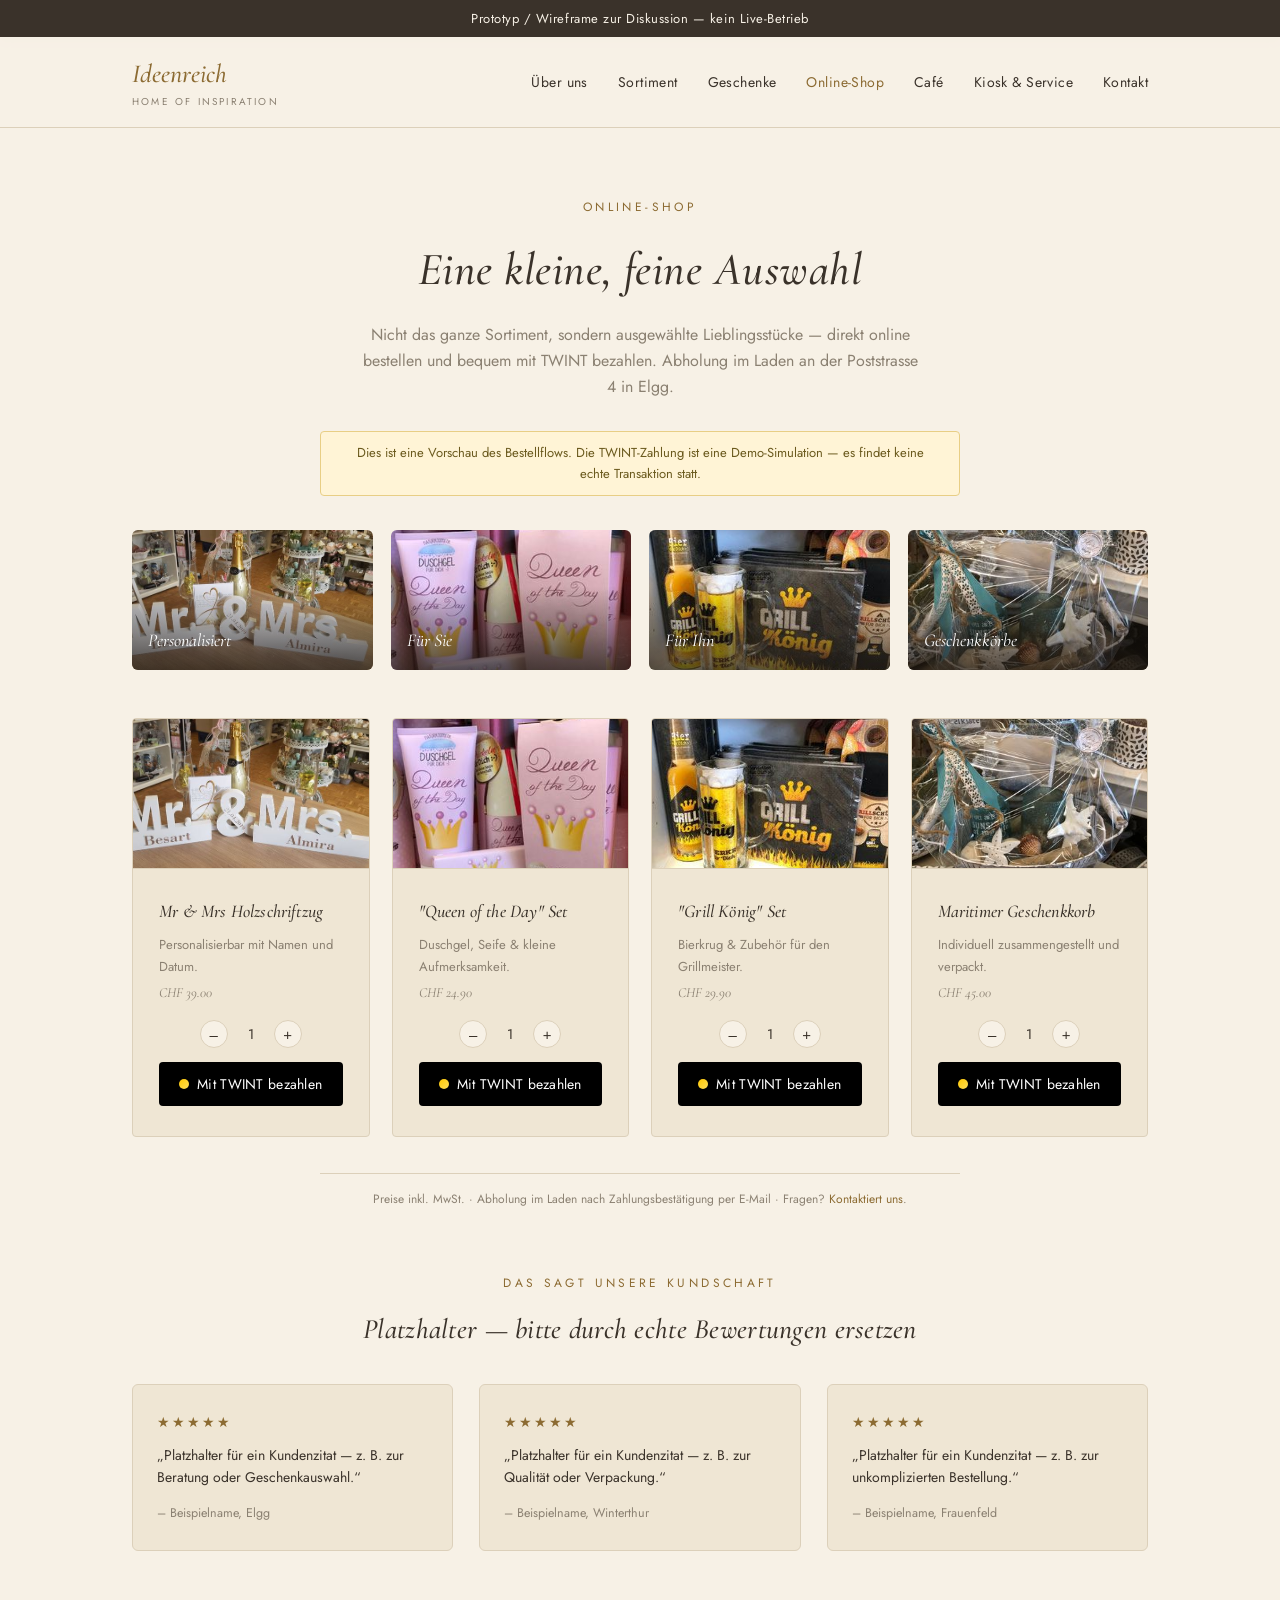
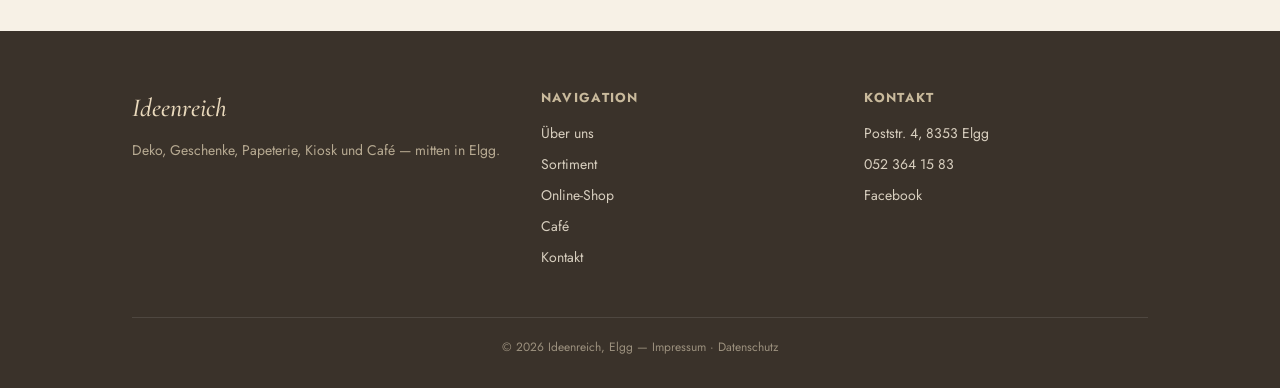
==== shop.html @ 402de14e "Add files via upload" ====
<!DOCTYPE html>
<html lang="de">
<head>
<meta charset="UTF-8">
<meta name="viewport" content="width=device-width, initial-scale=1.0">
<title>Online-Shop – Ideenreich Elgg</title>
<meta name="description" content="Ausgewählte Artikel aus dem Ideenreich in Elgg online bestellen und bequem mit TWINT bezahlen.">
<link rel="canonical" href="https://www.ideenreich-elgg.ch/shop.html">
<link rel="preconnect" href="https://fonts.googleapis.com">
<link href="https://fonts.googleapis.com/css2?family=Cormorant+Garamond:ital,wght@0,400;0,500;0,600;1,400&family=Jost:wght@300;400;500;600&display=swap" rel="stylesheet">
<link rel="stylesheet" href="styles.css">
<style>
  .shop-hero{padding:70px 32px 20px; text-align:center;}
  .shop-hero .eyebrow{margin-bottom:14px;}
  .shop-hero h1{font-size:clamp(32px,5vw,46px); font-style:italic; margin-bottom:14px;}
  .shop-hero p{max-width:560px; margin:0 auto; color:var(--taupe); font-size:16px;}

  .qty-row{display:flex; align-items:center; justify-content:center; gap:14px; margin:2px 0 14px;}
  .qty-btn{
    width:28px; height:28px; border:1px solid var(--line); background:var(--cream);
    border-radius:50%; font-size:15px; cursor:pointer; color:var(--ink);
    display:flex; align-items:center; justify-content:center;
  }
  .qty-btn:hover{background:var(--gold); color:var(--cream); border-color:var(--gold);}
  .qty-val{min-width:18px; text-align:center; font-size:14px;}

  .twint-btn{
    display:flex; align-items:center; justify-content:center; gap:8px;
    background:#000; color:#fff; border:none; width:100%;
    padding:12px 16px; border-radius:4px; font-size:14px; letter-spacing:0.02em;
    cursor:pointer; font-family:'Jost', sans-serif;
  }
  .twint-btn:hover{background:#222;}
  .twint-logo-dot{
    width:10px; height:10px; border-radius:50%;
    background:linear-gradient(135deg,#FFC800,#FFDE59);
    display:inline-block;
  }

  .demo-banner{
    background:#FFF4D6; border:1px solid #E8CE85; color:#6B5A1E;
    font-size:13px; text-align:center; padding:10px 20px; border-radius:4px;
    max-width:640px; margin:0 auto 34px;
  }

  .collection-strip{
    display:grid; grid-template-columns:repeat(4,1fr); gap:18px; margin-bottom:48px;
  }
  @media(max-width:820px){ .collection-strip{grid-template-columns:1fr 1fr;} }
  .collection-tile{
    position:relative; display:block; height:140px; border-radius:6px; overflow:hidden;
    text-decoration:none;
  }
  .collection-tile img{width:100%; height:100%; object-fit:cover; display:block; transition:transform .3s;}
  .collection-tile:hover img{transform:scale(1.06);}
  .collection-tile::after{
    content:""; position:absolute; inset:0;
    background:linear-gradient(180deg, rgba(58,50,42,0) 40%, rgba(30,24,18,0.72) 100%);
  }
  .collection-tile span{
    position:absolute; bottom:14px; left:16px; right:16px; z-index:2;
    color:#fff; font-family:'Cormorant Garamond', serif; font-style:italic; font-size:18px;
  }

  .testimonials{margin-top:64px;}
  .testimonial-grid{display:grid; grid-template-columns:repeat(3,1fr); gap:26px;}
  @media(max-width:820px){ .testimonial-grid{grid-template-columns:1fr;} }
  .testimonial-card{
    background:var(--cream-2); border:1px solid var(--line); border-radius:6px;
    padding:26px 24px;
  }
  .testimonial-stars{color:var(--gold-deep); font-size:14px; margin-bottom:10px; letter-spacing:2px;}
  .testimonial-quote{font-size:14px; color:var(--ink); line-height:1.6; margin-bottom:14px;}
  .testimonial-author{font-size:12.5px; color:var(--taupe);}

  /* Modal */
  .modal-overlay{
    position:fixed; inset:0; background:rgba(20,16,10,0.55);
    display:none; align-items:center; justify-content:center; z-index:100;
    padding:20px;
  }
  .modal-overlay.open{display:flex;}
  .modal-box{
    background:var(--cream); border-radius:10px; max-width:360px; width:100%;
    padding:32px 28px; text-align:center; position:relative;
    box-shadow:0 30px 60px rgba(0,0,0,0.25);
  }
  .modal-close{
    position:absolute; top:14px; right:16px; background:none; border:none;
    font-size:20px; color:var(--taupe); cursor:pointer; line-height:1;
  }
  .modal-brand{display:flex; align-items:center; justify-content:center; gap:8px; margin-bottom:6px;}
  .modal-brand span{font-weight:600; font-size:18px; letter-spacing:0.02em;}
  .modal-box h4{font-style:italic; font-size:20px; margin:6px 0 4px;}
  .modal-amount{font-family:'Cormorant Garamond', serif; font-size:30px; color:var(--gold-deep); margin:10px 0 18px;}
  .modal-qr{width:170px; height:170px; margin:0 auto 16px; border:1px solid var(--line); border-radius:6px; overflow:hidden;}
  .modal-qr img{width:100%; height:100%; object-fit:contain;}
  .modal-hint{font-size:12.5px; color:var(--taupe); margin-bottom:16px;}
  .modal-demo-tag{
    display:inline-block; background:#FFF4D6; color:#6B5A1E; font-size:11px;
    padding:4px 10px; border-radius:20px; margin-bottom:14px; letter-spacing:0.02em;
  }
</style>
</head>
<body>

<div class="proto-banner">Prototyp / Wireframe zur Diskussion — kein Live-Betrieb</div>

<header>
  <div class="nav-inner">
    <a href="index.html">
      <span class="logo-word">Ideenreich</span>
      <span class="logo-sub">Home of Inspiration</span>
    </a>
    <nav>
      <ul>
        <li><a href="index.html#ueberuns">Über uns</a></li>
        <li><a href="index.html#sortiment">Sortiment</a></li>
        <li><a href="index.html#geschenke">Geschenke</a></li>
        <li><a href="shop.html" style="color:var(--gold-deep);">Online-Shop</a></li>
        <li><a href="index.html#cafe">Café</a></li>
        <li><a href="index.html#service">Kiosk &amp; Service</a></li>
        <li><a href="index.html#kontakt">Kontakt</a></li>
      </ul>
    </nav>
  </div>
</header>

<section class="shop-hero">
  <div class="wrap">
    <div class="eyebrow">Online-Shop</div>
    <h1>Eine kleine, feine Auswahl</h1>
    <p>Nicht das ganze Sortiment, sondern ausgewählte Lieblingsstücke — direkt online bestellen und bequem mit TWINT bezahlen. Abholung im Laden an der Poststrasse 4 in Elgg.</p>
  </div>
</section>

<section style="padding-top:10px;">
  <div class="wrap">
    <div class="demo-banner">
      Dies ist eine Vorschau des Bestellflows. Die TWINT-Zahlung ist eine Demo-Simulation — es findet keine echte Transaktion statt.
    </div>

    <div class="collection-strip">
      <a class="collection-tile" href="#prod-holzschriften">
        <img src="images/personalisierte-holzschriftzuege-mr-und-mrs-d2dd2404.jpg" alt="Kollektion Personalisiert">
        <span>Personalisiert</span>
      </a>
      <a class="collection-tile" href="#prod-frauen">
        <img src="images/geschenkset-queen-of-the-day-c2eb0a8c.jpg" alt="Kollektion Für Sie">
        <span>Für Sie</span>
      </a>
      <a class="collection-tile" href="#prod-maenner">
        <img src="images/geschenkset-grill-koenig-1e9935fa.jpg" alt="Kollektion Für Ihn">
        <span>Für Ihn</span>
      </a>
      <a class="collection-tile" href="#prod-korb">
        <img src="images/fertiger-geschenkkorb-mit-maritimer-deko-bf62f8fb.jpg" alt="Kollektion Geschenkkörbe">
        <span>Geschenkkörbe</span>
      </a>
    </div>

    <div class="grid-4">
      <div class="card shop-card" id="prod-holzschriften">
        <div class="card-photo"><img src="images/personalisierte-holzschriftzuege-mr-und-mrs-d2dd2404.jpg" alt="Personalisierter Holzschriftzug Mr und Mrs"></div>
        <h3 style="font-size:18px;">Mr &amp; Mrs Holzschriftzug</h3>
        <p style="font-size:13px; color:var(--taupe);">Personalisierbar mit Namen und Datum.</p>
        <p class="shop-price">CHF 39.00</p>
        <div class="qty-row">
          <button class="qty-btn" onclick="changeQty(this,-1)">–</button>
          <span class="qty-val">1</span>
          <button class="qty-btn" onclick="changeQty(this,1)">+</button>
        </div>
        <button class="twint-btn" onclick="openTwint('Mr &amp; Mrs Holzschriftzug', 39.00, this)">
          <span class="twint-logo-dot"></span> Mit TWINT bezahlen
        </button>
      </div>

      <div class="card shop-card" id="prod-frauen">
        <div class="card-photo"><img src="images/geschenkset-queen-of-the-day-c2eb0a8c.jpg" alt="Geschenkset Queen of the Day"></div>
        <h3 style="font-size:18px;">"Queen of the Day" Set</h3>
        <p style="font-size:13px; color:var(--taupe);">Duschgel, Seife &amp; kleine Aufmerksamkeit.</p>
        <p class="shop-price">CHF 24.90</p>
        <div class="qty-row">
          <button class="qty-btn" onclick="changeQty(this,-1)">–</button>
          <span class="qty-val">1</span>
          <button class="qty-btn" onclick="changeQty(this,1)">+</button>
        </div>
        <button class="twint-btn" onclick="openTwint('Queen of the Day Set', 24.90, this)">
          <span class="twint-logo-dot"></span> Mit TWINT bezahlen
        </button>
      </div>

      <div class="card shop-card" id="prod-maenner">
        <div class="card-photo"><img src="images/geschenkset-grill-koenig-1e9935fa.jpg" alt="Geschenkset Grill König"></div>
        <h3 style="font-size:18px;">"Grill König" Set</h3>
        <p style="font-size:13px; color:var(--taupe);">Bierkrug &amp; Zubehör für den Grillmeister.</p>
        <p class="shop-price">CHF 29.90</p>
        <div class="qty-row">
          <button class="qty-btn" onclick="changeQty(this,-1)">–</button>
          <span class="qty-val">1</span>
          <button class="qty-btn" onclick="changeQty(this,1)">+</button>
        </div>
        <button class="twint-btn" onclick="openTwint('Grill König Set', 29.90, this)">
          <span class="twint-logo-dot"></span> Mit TWINT bezahlen
        </button>
      </div>

      <div class="card shop-card" id="prod-korb">
        <div class="card-photo"><img src="images/fertiger-geschenkkorb-mit-maritimer-deko-bf62f8fb.jpg" alt="Maritimer Geschenkkorb"></div>
        <h3 style="font-size:18px;">Maritimer Geschenkkorb</h3>
        <p style="font-size:13px; color:var(--taupe);">Individuell zusammengestellt und verpackt.</p>
        <p class="shop-price">CHF 45.00</p>
        <div class="qty-row">
          <button class="qty-btn" onclick="changeQty(this,-1)">–</button>
          <span class="qty-val">1</span>
          <button class="qty-btn" onclick="changeQty(this,1)">+</button>
        </div>
        <button class="twint-btn" onclick="openTwint('Maritimer Geschenkkorb', 45.00, this)">
          <span class="twint-logo-dot"></span> Mit TWINT bezahlen
        </button>
      </div>
    </div>

    <p class="menu-note" style="max-width:640px; margin:36px auto 0;">
      Preise inkl. MwSt. · Abholung im Laden nach Zahlungsbestätigung per E-Mail · Fragen? <a href="index.html#kontakt" style="color:var(--gold-deep);">Kontaktiert uns</a>.
    </p>

    <div class="testimonials">
      <div class="section-head" style="margin-bottom:32px;">
        <div class="eyebrow">Das sagt unsere Kundschaft</div>
        <h2 style="font-size:28px;">Platzhalter — bitte durch echte Bewertungen ersetzen</h2>
      </div>
      <div class="testimonial-grid">
        <div class="testimonial-card">
          <div class="testimonial-stars">★★★★★</div>
          <p class="testimonial-quote">„Platzhalter für ein Kundenzitat — z. B. zur Beratung oder Geschenkauswahl.“</p>
          <p class="testimonial-author">– Beispielname, Elgg</p>
        </div>
        <div class="testimonial-card">
          <div class="testimonial-stars">★★★★★</div>
          <p class="testimonial-quote">„Platzhalter für ein Kundenzitat — z. B. zur Qualität oder Verpackung.“</p>
          <p class="testimonial-author">– Beispielname, Winterthur</p>
        </div>
        <div class="testimonial-card">
          <div class="testimonial-stars">★★★★★</div>
          <p class="testimonial-quote">„Platzhalter für ein Kundenzitat — z. B. zur unkomplizierten Bestellung.“</p>
          <p class="testimonial-author">– Beispielname, Frauenfeld</p>
        </div>
      </div>
    </div>
  </div>
</section>

<footer>
  <div class="wrap">
    <div class="footer-grid">
      <div>
        <span class="logo-word" style="color:#E9D9BC;">Ideenreich</span>
        <p style="margin-top:10px; color:#B7AA92;">Deko, Geschenke, Papeterie, Kiosk und Café — mitten in Elgg.</p>
      </div>
      <div>
        <h4>Navigation</h4>
        <a href="index.html#ueberuns">Über uns</a>
        <a href="index.html#sortiment">Sortiment</a>
        <a href="shop.html">Online-Shop</a>
        <a href="index.html#cafe">Café</a>
        <a href="index.html#kontakt">Kontakt</a>
      </div>
      <div>
        <h4>Kontakt</h4>
        <a href="#">Poststr. 4, 8353 Elgg</a>
        <a href="#">052 364 15 83</a>
        <a href="#">Facebook</a>
      </div>
    </div>
    <div class="footer-bottom">© 2026 Ideenreich, Elgg — Impressum · Datenschutz</div>
  </div>
</footer>

<div class="modal-overlay" id="twintModal">
  <div class="modal-box">
    <button class="modal-close" onclick="closeTwint()">&times;</button>
    <div class="modal-demo-tag">Demo — keine echte Zahlung</div>
    <div class="modal-brand">
      <span class="twint-logo-dot" style="width:14px;height:14px;"></span>
      <span>TWINT</span>
    </div>
    <h4 id="twintProduct">Produktname</h4>
    <p class="modal-amount" id="twintAmount">CHF 0.00</p>
    <div class="modal-qr"><img src="images/twint-demo-qr.png" alt="Demo QR-Code für TWINT-Zahlung"></div>
    <p class="modal-hint">In der echten Version: QR-Code mit der TWINT-App scannen oder auf dem Smartphone direkt öffnen, um die Zahlung zu bestätigen.</p>
  </div>
</div>

<script>
function changeQty(btn, delta){
  var row = btn.parentElement;
  var val = row.querySelector('.qty-val');
  var n = Math.max(1, parseInt(val.textContent) + delta);
  val.textContent = n;
}
function openTwint(product, unitPrice, btn){
  var card = btn.closest('.card');
  var qty = parseInt(card.querySelector('.qty-val').textContent);
  var total = (unitPrice * qty).toFixed(2);
  document.getElementById('twintProduct').textContent = product + (qty > 1 ? ' (' + qty + '×)' : '');
  document.getElementById('twintAmount').textContent = 'CHF ' + total;
  document.getElementById('twintModal').classList.add('open');
}
function closeTwint(){
  document.getElementById('twintModal').classList.remove('open');
}
document.getElementById('twintModal').addEventListener('click', function(e){
  if(e.target === this) closeTwint();
});
</script>

</body>
</html>
---- styles.css ----
:root{
    --cream:#F7F1E6;
    --cream-2:#EFE6D4;
    --gold:#B08D4F;
    --gold-deep:#8C6B32;
    --ink:#3A322A;
    --taupe:#8B8172;
    --coffee:#4A3527;
    --coffee-light:#EDE0D3;
    --rose:#C68A73;
    --line:#DCD0BA;
  }
  *{box-sizing:border-box; margin:0; padding:0;}
  html{scroll-behavior:smooth;}
  body{
    font-family:'Jost', sans-serif;
    color:var(--ink);
    background:var(--cream);
    line-height:1.65;
    font-weight:400;
  }
  h1,h2,h3,.script{
    font-family:'Cormorant Garamond', serif;
    font-weight:500;
    letter-spacing:0.01em;
  }
  a{color:inherit; text-decoration:none;}
  .wrap{max-width:1080px; margin:0 auto; padding:0 32px;}

  /* Prototype banner */
  .proto-banner{
    background:var(--ink); color:var(--cream);
    text-align:center; font-size:13px; letter-spacing:0.04em;
    padding:8px 16px;
  }

  /* Header */
  header{
    position:sticky; top:0; z-index:50;
    background:rgba(247,241,230,0.94);
    backdrop-filter:blur(6px);
    border-bottom:1px solid var(--line);
  }
  .nav-inner{
    display:flex; align-items:center; justify-content:space-between;
    padding:16px 32px; max-width:1080px; margin:0 auto;
  }
  .logo-word{
    font-family:'Cormorant Garamond', serif;
    font-style:italic; font-weight:500;
    font-size:26px; color:var(--gold-deep);
  }
  .logo-sub{
    font-size:10px; letter-spacing:0.22em; text-transform:uppercase;
    color:var(--taupe); display:block; margin-top:-2px;
  }
  nav ul{list-style:none; display:flex; gap:30px;}
  nav a{
    font-size:14px; letter-spacing:0.03em; color:var(--ink);
    position:relative; padding:4px 0;
  }
  nav a:hover{color:var(--gold-deep);}
  .nav-toggle{display:none;}
  @media(max-width:820px){
    nav ul{display:none;}
  }

  /* Hero */
  .hero{
    padding:90px 32px 70px;
    text-align:center;
    position:relative;
    overflow:hidden;
  }
  .hero::before{
    content:"";
    position:absolute; inset:0;
    background:
      radial-gradient(ellipse at 20% 10%, rgba(176,141,79,0.10), transparent 55%),
      radial-gradient(ellipse at 85% 90%, rgba(198,138,115,0.10), transparent 55%);
    pointer-events:none;
  }
  .eyebrow{
    font-size:12px; letter-spacing:0.28em; text-transform:uppercase;
    color:var(--gold-deep); margin-bottom:18px; position:relative;
  }
  .hero h1{
    font-size:clamp(40px, 6vw, 64px);
    font-style:italic;
    color:var(--ink);
    margin-bottom:18px;
    position:relative;
  }
  .hero p.lead{
    max-width:520px; margin:0 auto 32px;
    color:var(--taupe); font-size:17px;
    position:relative;
  }
  .divider{
    width:64px; height:1px; background:var(--gold);
    margin:0 auto 26px; position:relative;
  }
  .divider::after{
    content:"◆"; font-size:8px; color:var(--gold);
    position:absolute; top:-5px; left:50%; transform:translateX(-50%);
    background:var(--cream); padding:0 6px;
  }
  .cta-row{display:flex; gap:16px; justify-content:center; flex-wrap:wrap; position:relative;}
  .btn{
    display:inline-block; padding:13px 28px; font-size:14px;
    letter-spacing:0.03em; border-radius:2px; transition:all .2s;
  }
  .btn-primary{background:var(--gold-deep); color:var(--cream);}
  .btn-primary:hover{background:var(--ink);}
  .btn-ghost{border:1px solid var(--ink); color:var(--ink);}
  .btn-ghost:hover{background:var(--ink); color:var(--cream);}

  .photo-frame{
    margin-top:56px;
    height:340px; border-radius:4px;
    background:
      repeating-linear-gradient(135deg, rgba(139,129,114,0.10) 0 2px, transparent 2px 14px),
      linear-gradient(135deg, var(--cream-2), var(--line));
    display:flex; align-items:center; justify-content:center;
    color:var(--taupe); font-size:13px; letter-spacing:0.04em;
    border:1px solid var(--line);
    overflow:hidden;
  }
  .photo-frame.has-img, .about-photo.has-img{background:none;}
  .photo-frame img, .about-photo img, .card-photo img, .seasonal-card img, .gift-card img{
    width:100%; height:100%; object-fit:cover; display:block;
  }

  /* Section shell */
  section{padding:80px 0;}
  .section-head{text-align:center; max-width:560px; margin:0 auto 48px;}
  .section-head .eyebrow{margin-bottom:12px;}
  .section-head h2{font-size:36px; font-style:italic;}
  .section-head p{color:var(--taupe); font-size:15px; margin-top:12px;}

  /* Über uns */
  .about-grid{
    display:grid; grid-template-columns:1fr 1fr; gap:56px; align-items:center;
  }
  .about-photo{
    height:320px; border-radius:4px;
    background:linear-gradient(135deg, var(--cream-2), var(--line));
    display:flex; align-items:center; justify-content:center;
    color:var(--taupe); font-size:13px; border:1px solid var(--line);
  }
  .about-text p{margin-bottom:16px; color:var(--ink);}
  .about-text .quote{
    font-family:'Cormorant Garamond', serif; font-style:italic; font-size:20px;
    color:var(--gold-deep); border-left:2px solid var(--gold); padding-left:18px;
    margin:20px 0;
  }
  @media(max-width:820px){ .about-grid{grid-template-columns:1fr;} }

  /* Sortiment cards */
  .grid-3{
    display:grid; grid-template-columns:repeat(3, 1fr); gap:28px;
  }
  @media(max-width:820px){ .grid-3{grid-template-columns:1fr;} }
  .grid-2{display:grid; grid-template-columns:1fr 1fr; gap:28px;}
  .grid-4{display:grid; grid-template-columns:repeat(4,1fr); gap:22px;}
  @media(max-width:820px){ .grid-2{grid-template-columns:1fr;} .grid-4{grid-template-columns:1fr 1fr;} }
  @media(max-width:520px){ .grid-4{grid-template-columns:1fr;} }
  .card{
    background:var(--cream-2); border:1px solid var(--line); border-radius:4px;
    padding:30px 26px; transition:transform .2s, box-shadow .2s;
  }
  .card:hover{transform:translateY(-4px); box-shadow:0 14px 30px rgba(58,50,42,0.08);}
  .card{overflow:hidden;}
  .card-photo{
    height:150px; margin:-30px -26px 18px; border-bottom:1px solid var(--line);
    background:var(--line); overflow:hidden;
  }
  .card .num{
    font-family:'Cormorant Garamond', serif; font-size:14px; color:var(--gold-deep);
    letter-spacing:0.08em;
  }
  .card h3{font-size:22px; margin:10px 0 8px; font-style:italic;}
  .card p{color:var(--taupe); font-size:14px;}

  /* Café section — distinct tone */
  .cafe{
    background:var(--coffee);
    color:var(--coffee-light);
    position:relative;
  }
  .cafe .section-head p{color:#CBB89F;}
  .cafe .eyebrow{color:#D8B98A;}
  .cafe-grid{
    display:grid; grid-template-columns:1.1fr 0.9fr; gap:56px; align-items:center;
  }
  @media(max-width:820px){ .cafe-grid{grid-template-columns:1fr;} }

  .menu-box{
    background:var(--cream); color:var(--ink);
    border-radius:6px; padding:40px 36px 30px;
    margin-top:60px;
    display:grid; grid-template-columns:repeat(4, 1fr); gap:30px 34px;
  }
  @media(max-width:900px){ .menu-box{grid-template-columns:1fr 1fr;} }
  @media(max-width:560px){ .menu-box{grid-template-columns:1fr;} }
  .menu-col h4{
    font-family:'Cormorant Garamond', serif; font-style:italic; font-size:20px;
    color:var(--gold-deep); margin-bottom:12px; padding-bottom:8px;
    border-bottom:1px solid var(--line);
  }
  .menu-item{
    display:flex; justify-content:space-between; gap:10px;
    font-size:13.5px; padding:5px 0; border-bottom:1px dashed var(--line);
  }
  .menu-item span:first-child{color:var(--ink);}
  .menu-item span:last-child{color:var(--gold-deep); white-space:nowrap; font-weight:500;}
  .menu-item:last-child{border-bottom:none;}
  .menu-item .sub{display:block; font-size:11px; color:var(--taupe); font-weight:400;}
  .menu-note{
    grid-column:1 / -1; text-align:center; font-size:12px; color:var(--taupe);
    margin-top:6px; padding-top:16px; border-top:1px solid var(--line);
  }

  .shop-card{display:flex; flex-direction:column;}
  .shop-price{
    font-family:'Cormorant Garamond', serif; font-style:italic; font-size:18px;
    color:var(--gold-deep); margin:4px 0 14px;
  }
  .shop-btn{
    margin-top:auto; text-align:center; font-size:13px; padding:10px 18px;
  }
  .cafe-text h3{font-size:28px; font-style:italic; margin-bottom:14px; color:#F3E6D3;}
  .cafe-text p{color:#D9C6AE; margin-bottom:14px; font-size:15px;}
  .steam-frame{
    height:300px; border-radius:4px; position:relative; overflow:hidden;
    background:linear-gradient(160deg, #5B4232, #3A2A1E);
    display:flex; align-items:center; justify-content:center;
    border:1px solid #6B4E38;
  }
  .steam-frame .label{color:#CBB89F; font-size:13px; z-index:2;}
  .steam{
    position:absolute; bottom:40%; width:3px; border-radius:3px;
    background:rgba(243,230,211,0.35);
    animation:rise 4s ease-in infinite;
  }
  .s1{left:44%; height:60px; animation-delay:0s;}
  .s2{left:50%; height:70px; animation-delay:1.3s;}
  .s3{left:56%; height:55px; animation-delay:2.6s;}
  @keyframes rise{
    0%{transform:translateY(0) scaleX(1); opacity:0;}
    15%{opacity:.5;}
    100%{transform:translateY(-90px) scaleX(2.4); opacity:0;}
  }
  @media (prefers-reduced-motion: reduce){ .steam{animation:none; opacity:.15;} }
  .cafe-tags{display:flex; gap:10px; flex-wrap:wrap; margin-top:18px;}
  .tag{
    border:1px solid #6B4E38; color:#E7D6BE; font-size:12px;
    padding:6px 14px; border-radius:20px; letter-spacing:0.03em;
  }

  /* Kiosk / Service strip */
  .strip{
    background:var(--cream-2); border-top:1px solid var(--line); border-bottom:1px solid var(--line);
  }
  .strip-grid{
    display:grid; grid-template-columns:repeat(4,1fr); gap:24px; text-align:center;
  }
  @media(max-width:820px){ .strip-grid{grid-template-columns:repeat(2,1fr);} }
  .strip-item h4{font-size:17px; font-style:italic; margin-bottom:6px;}
  .strip-item p{font-size:13px; color:var(--taupe);}

  /* Aktuell / Öffnungszeiten teaser */
  .info-band{
    display:grid; grid-template-columns:1fr 1fr; gap:40px;
    background:var(--cream-2); border:1px solid var(--line); border-radius:4px;
    padding:40px;
  }
  @media(max-width:820px){ .info-band{grid-template-columns:1fr;} }
  .info-band h3{font-style:italic; font-size:22px; margin-bottom:14px;}
  .hours-row{display:flex; justify-content:space-between; font-size:14px; padding:6px 0; border-bottom:1px dashed var(--line);}
  .hours-row:last-child{border-bottom:none;}

  /* Footer */
  footer{
    background:var(--ink); color:var(--cream-2); padding:56px 0 30px;
  }
  .footer-grid{
    display:grid; grid-template-columns:1.3fr 1fr 1fr; gap:40px; margin-bottom:40px;
  }
  @media(max-width:820px){ .footer-grid{grid-template-columns:1fr;} }
  footer h4{font-size:13px; letter-spacing:0.1em; text-transform:uppercase; color:#C9BA9C; margin-bottom:14px;}
  footer p, footer a{font-size:14px; color:#D8CFBF; display:block; margin-bottom:8px;}
  footer a:hover{color:var(--gold);}
  .footer-bottom{
    border-top:1px solid rgba(255,255,255,0.1); padding-top:20px;
    font-size:12px; color:#9C917E; text-align:center;
  }
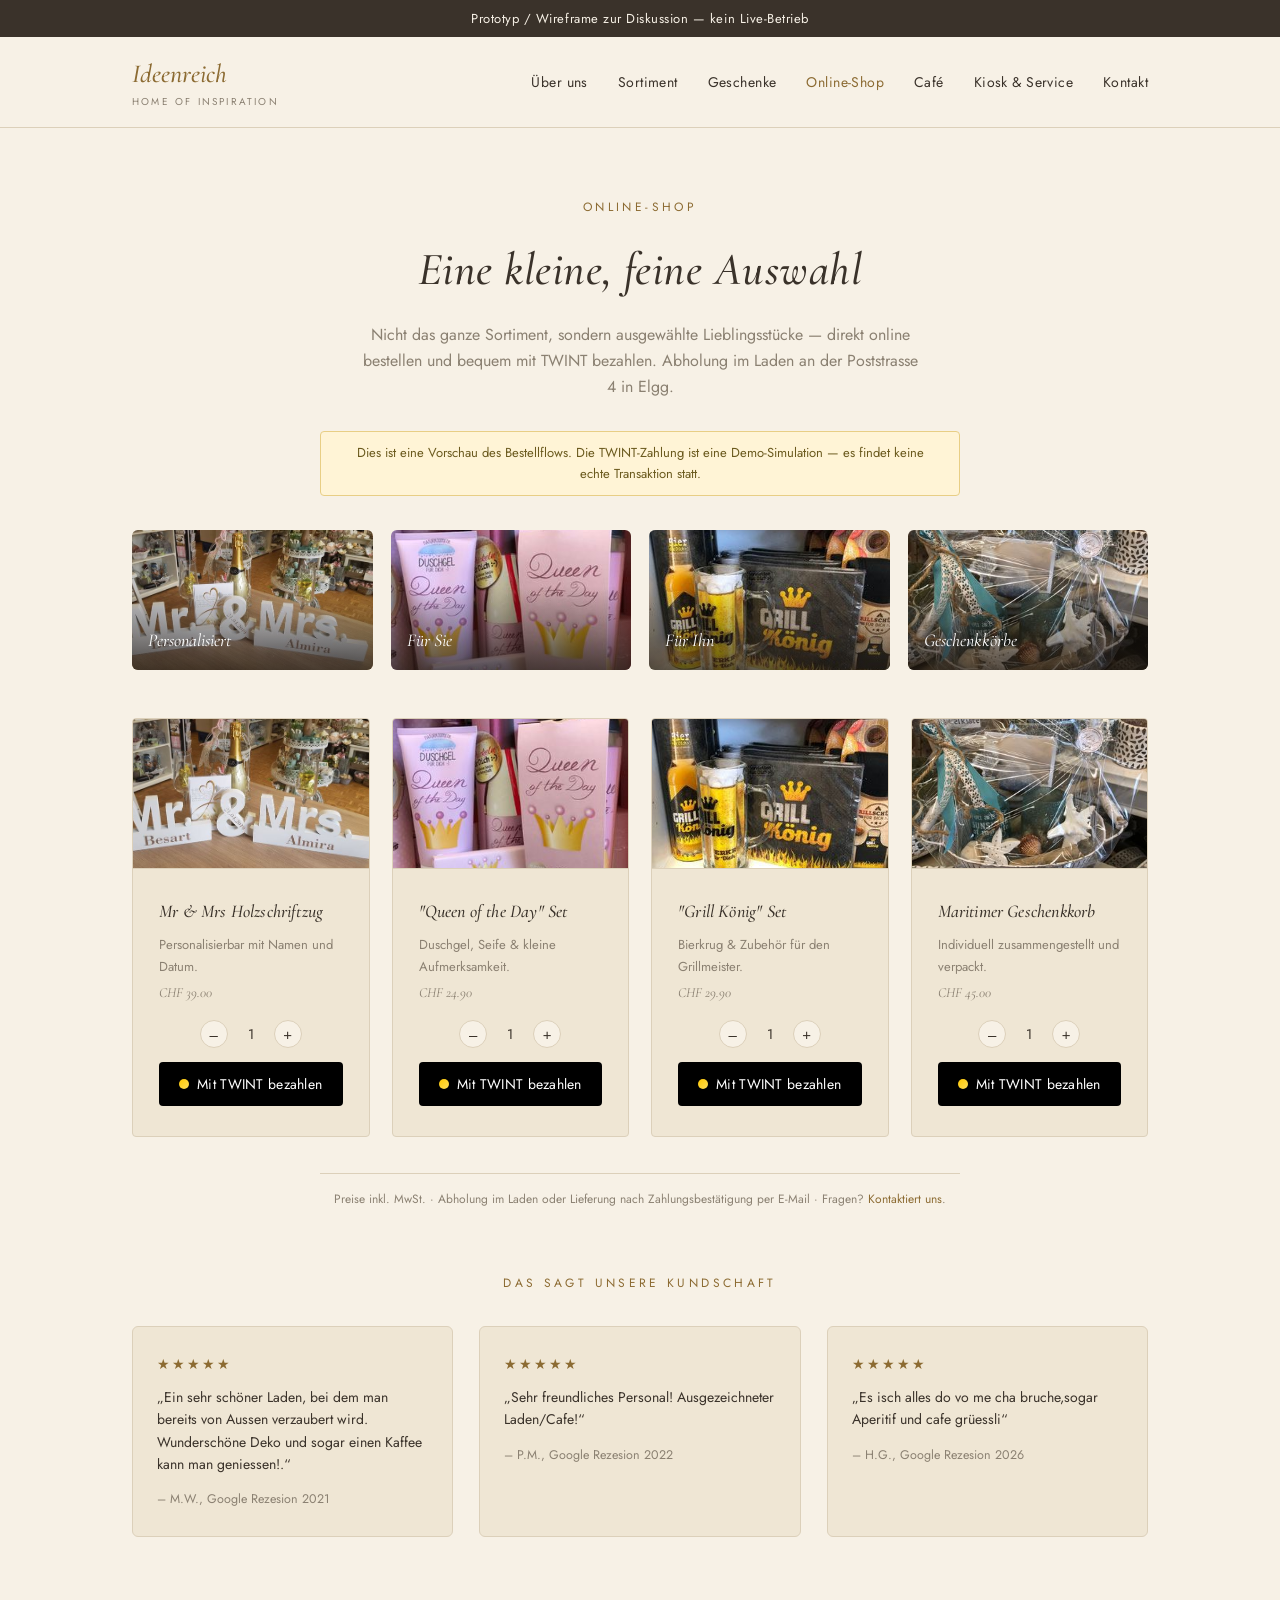
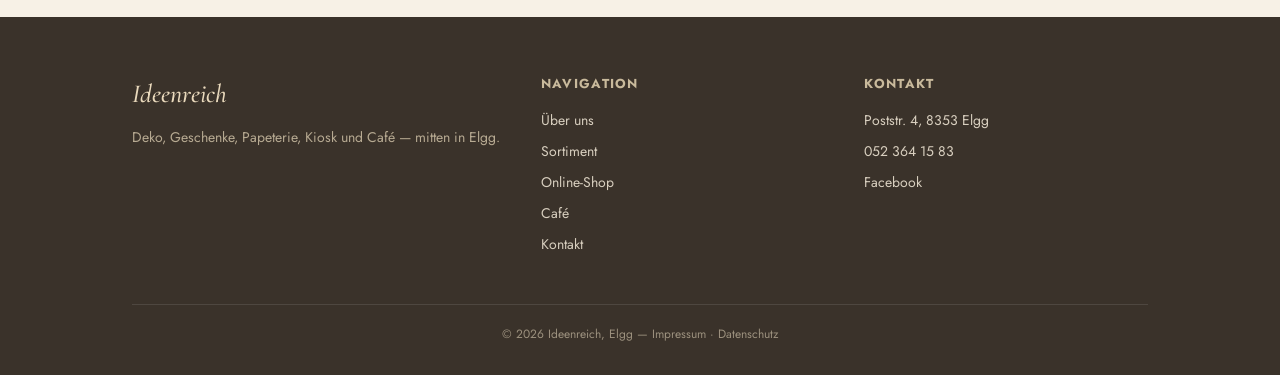
==== commit 05c3806e: "Update testimonials and menu note in shop.html" ====
--- a/shop.html
+++ b/shop.html
@@ -222,29 +222,28 @@
     </div>
 
     <p class="menu-note" style="max-width:640px; margin:36px auto 0;">
-      Preise inkl. MwSt. · Abholung im Laden nach Zahlungsbestätigung per E-Mail · Fragen? <a href="index.html#kontakt" style="color:var(--gold-deep);">Kontaktiert uns</a>.
+      Preise inkl. MwSt. · Abholung im Laden oder Lieferung nach Zahlungsbestätigung per E-Mail · Fragen? <a href="index.html#kontakt" style="color:var(--gold-deep);">Kontaktiert uns</a>.
     </p>
 
     <div class="testimonials">
       <div class="section-head" style="margin-bottom:32px;">
         <div class="eyebrow">Das sagt unsere Kundschaft</div>
-        <h2 style="font-size:28px;">Platzhalter — bitte durch echte Bewertungen ersetzen</h2>
       </div>
       <div class="testimonial-grid">
         <div class="testimonial-card">
           <div class="testimonial-stars">★★★★★</div>
-          <p class="testimonial-quote">„Platzhalter für ein Kundenzitat — z. B. zur Beratung oder Geschenkauswahl.“</p>
-          <p class="testimonial-author">– Beispielname, Elgg</p>
+          <p class="testimonial-quote">„Ein sehr schöner Laden, bei dem man bereits von Aussen verzaubert wird. Wunderschöne Deko und sogar einen Kaffee kann man geniessen!.“</p>
+          <p class="testimonial-author">– M.W., Google Rezesion 2021 </p>
         </div>
         <div class="testimonial-card">
           <div class="testimonial-stars">★★★★★</div>
-          <p class="testimonial-quote">„Platzhalter für ein Kundenzitat — z. B. zur Qualität oder Verpackung.“</p>
-          <p class="testimonial-author">– Beispielname, Winterthur</p>
+          <p class="testimonial-quote">„Sehr freundliches Personal! Ausgezeichneter Laden/Cafe!“</p>
+          <p class="testimonial-author">– P.M., Google Rezesion 2022 </p>
         </div>
         <div class="testimonial-card">
           <div class="testimonial-stars">★★★★★</div>
-          <p class="testimonial-quote">„Platzhalter für ein Kundenzitat — z. B. zur unkomplizierten Bestellung.“</p>
-          <p class="testimonial-author">– Beispielname, Frauenfeld</p>
+          <p class="testimonial-quote">„Es isch alles do vo me cha bruche,sogar Aperitif und cafe grüessli“</p>
+          <p class="testimonial-author">– H.G., Google Rezesion 2026 </p>
         </div>
       </div>
     </div>
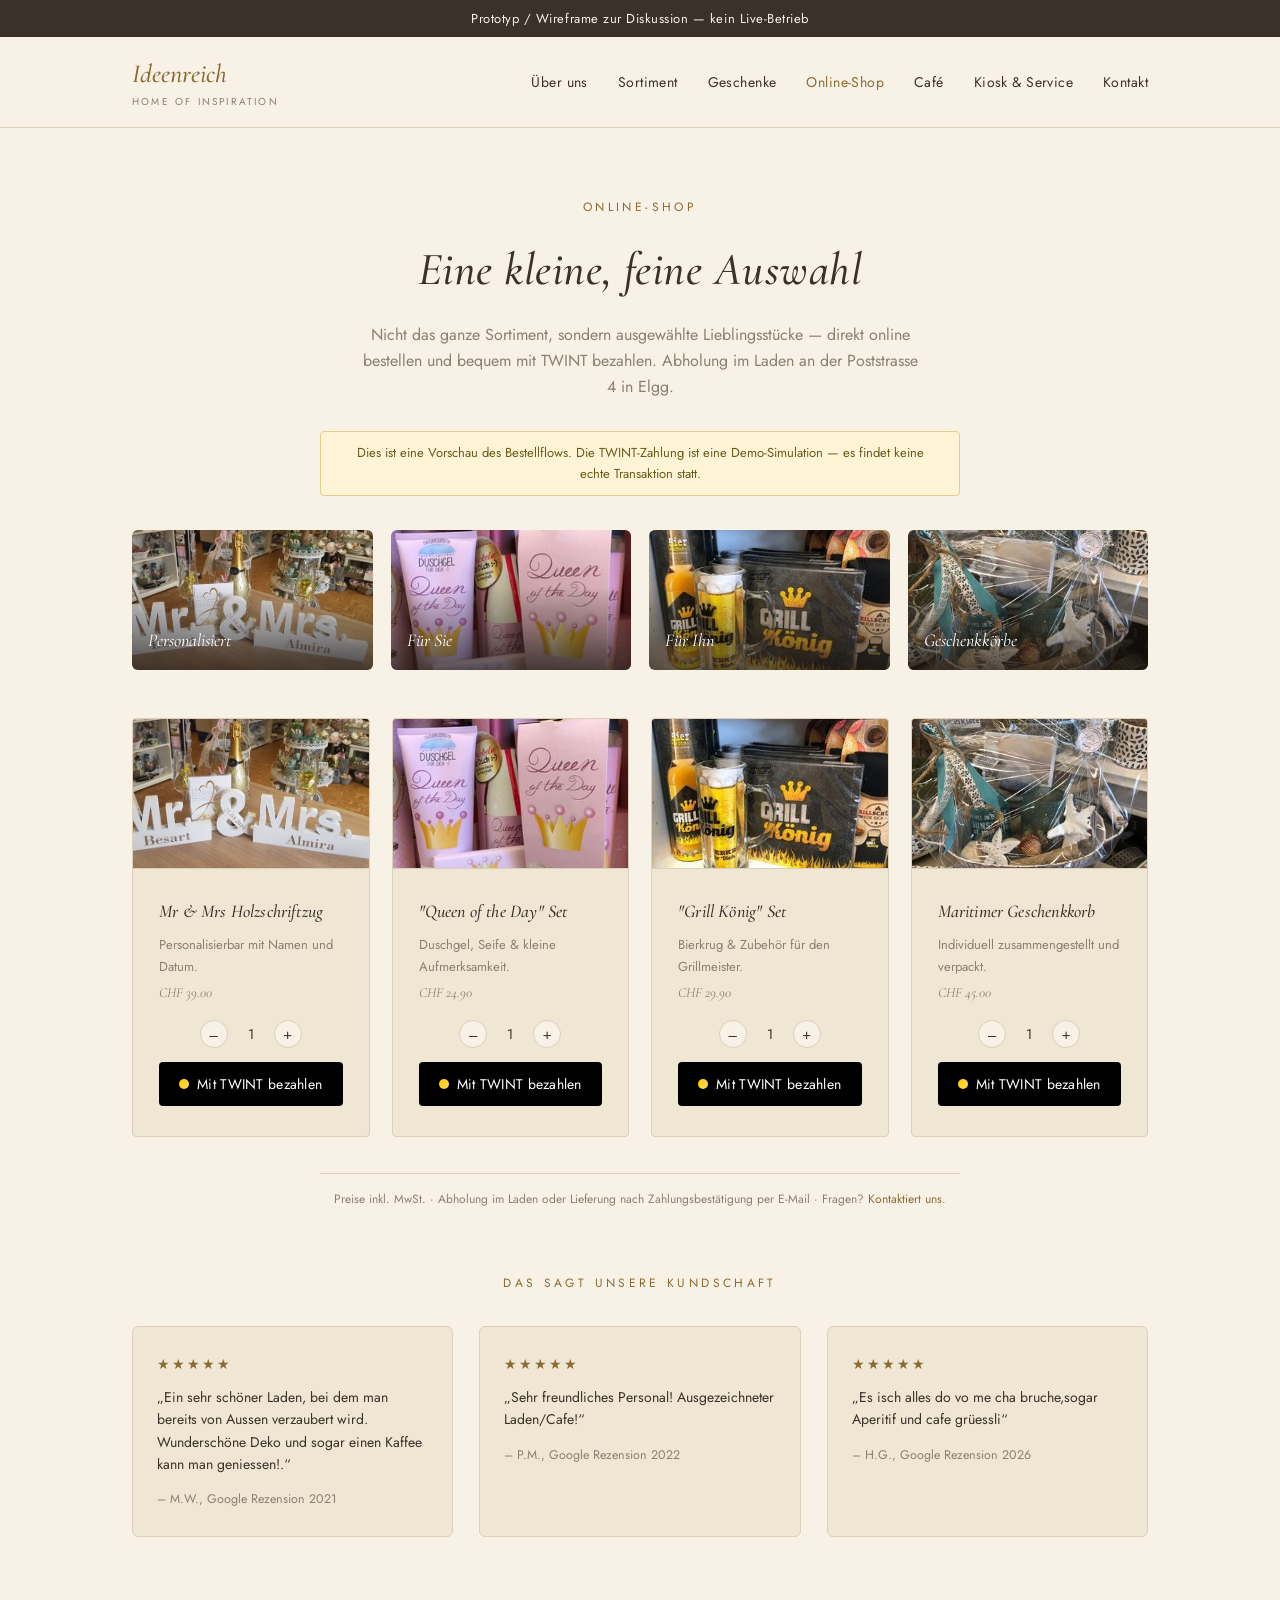
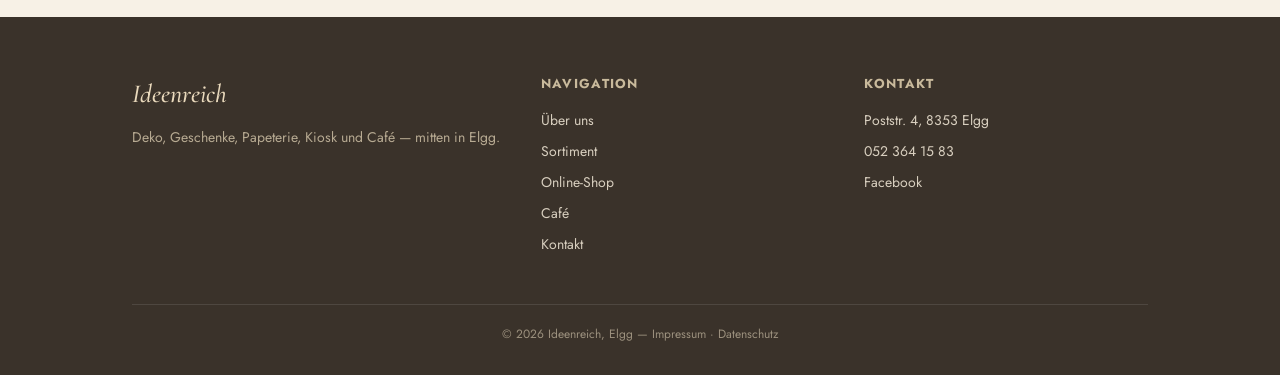
==== commit 01e50c66: "Update shop.html" ====
--- a/shop.html
+++ b/shop.html
@@ -233,17 +233,17 @@
         <div class="testimonial-card">
           <div class="testimonial-stars">★★★★★</div>
           <p class="testimonial-quote">„Ein sehr schöner Laden, bei dem man bereits von Aussen verzaubert wird. Wunderschöne Deko und sogar einen Kaffee kann man geniessen!.“</p>
-          <p class="testimonial-author">– M.W., Google Rezesion 2021 </p>
+          <p class="testimonial-author">– M.W., Google Rezension 2021 </p>
         </div>
         <div class="testimonial-card">
           <div class="testimonial-stars">★★★★★</div>
           <p class="testimonial-quote">„Sehr freundliches Personal! Ausgezeichneter Laden/Cafe!“</p>
-          <p class="testimonial-author">– P.M., Google Rezesion 2022 </p>
+          <p class="testimonial-author">– P.M., Google Rezension 2022 </p>
         </div>
         <div class="testimonial-card">
           <div class="testimonial-stars">★★★★★</div>
           <p class="testimonial-quote">„Es isch alles do vo me cha bruche,sogar Aperitif und cafe grüessli“</p>
-          <p class="testimonial-author">– H.G., Google Rezesion 2026 </p>
+          <p class="testimonial-author">– H.G., Google Rezension 2026 </p>
         </div>
       </div>
     </div>
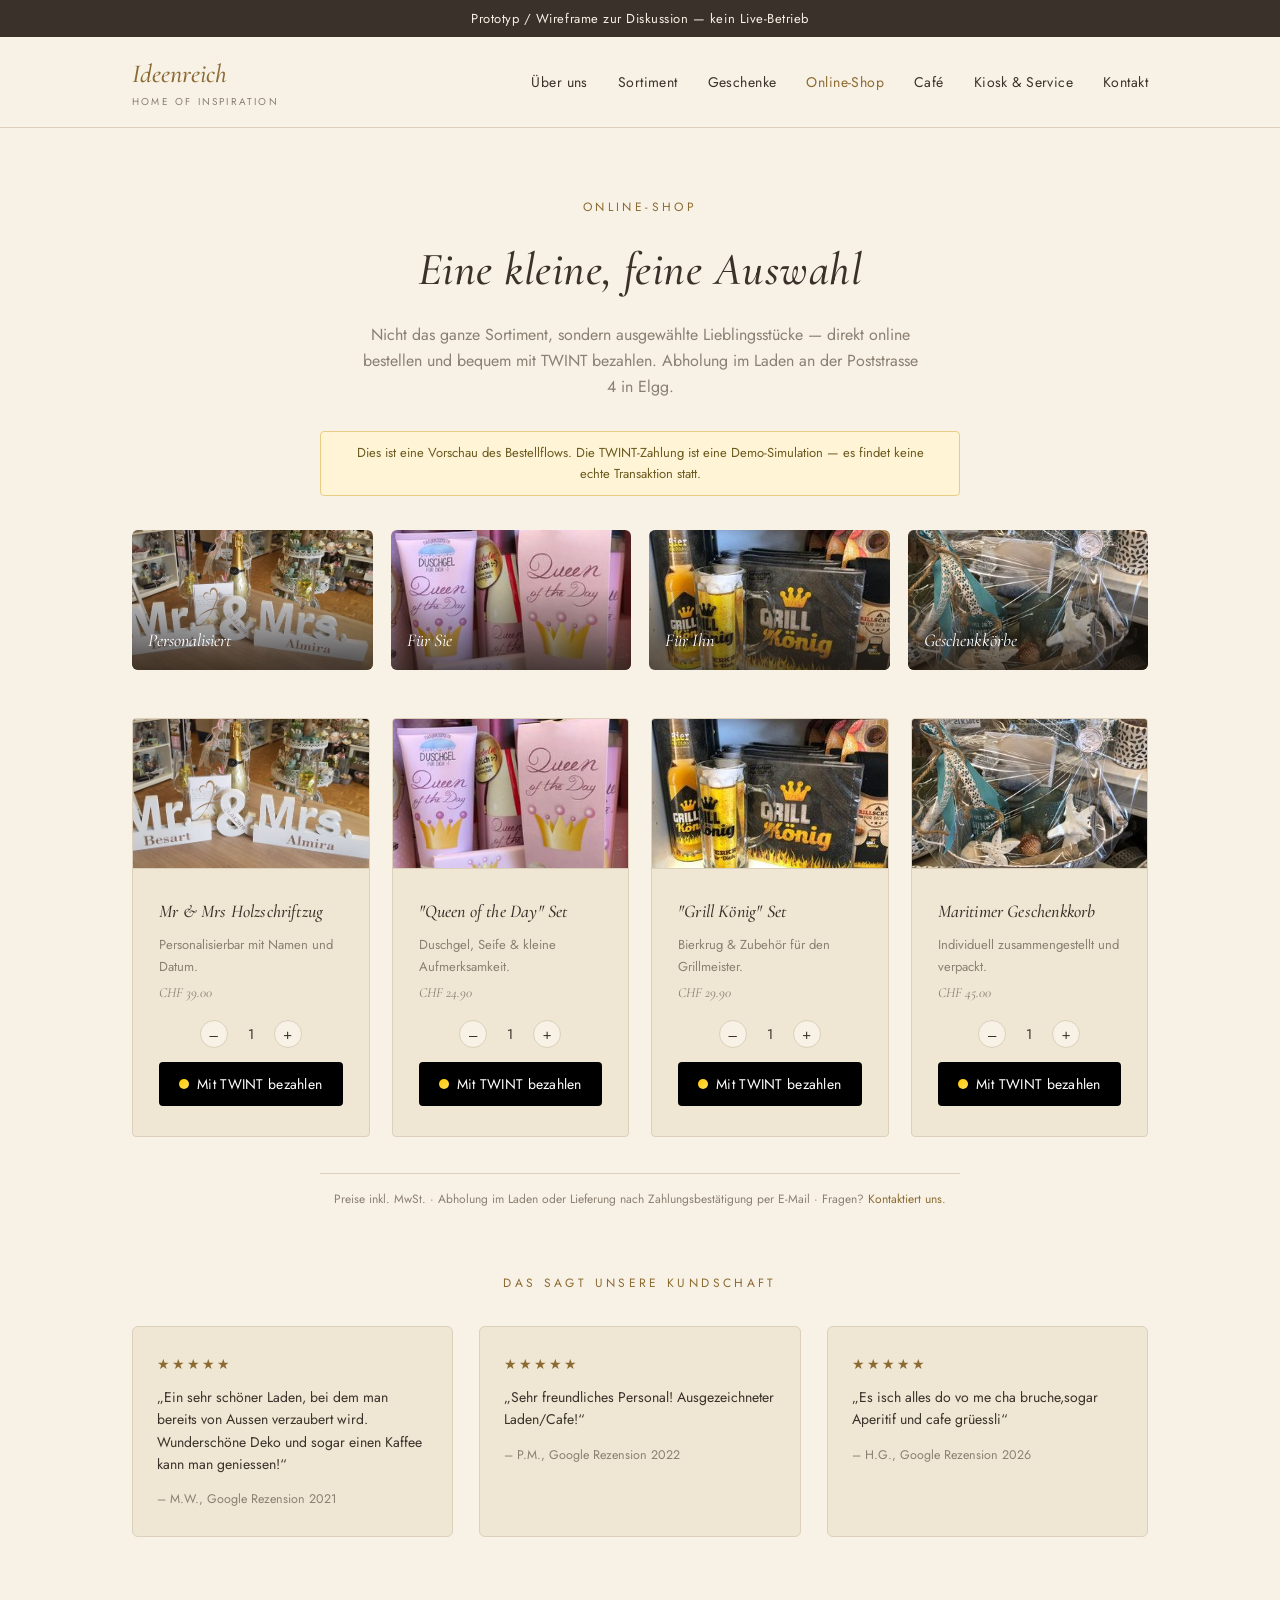
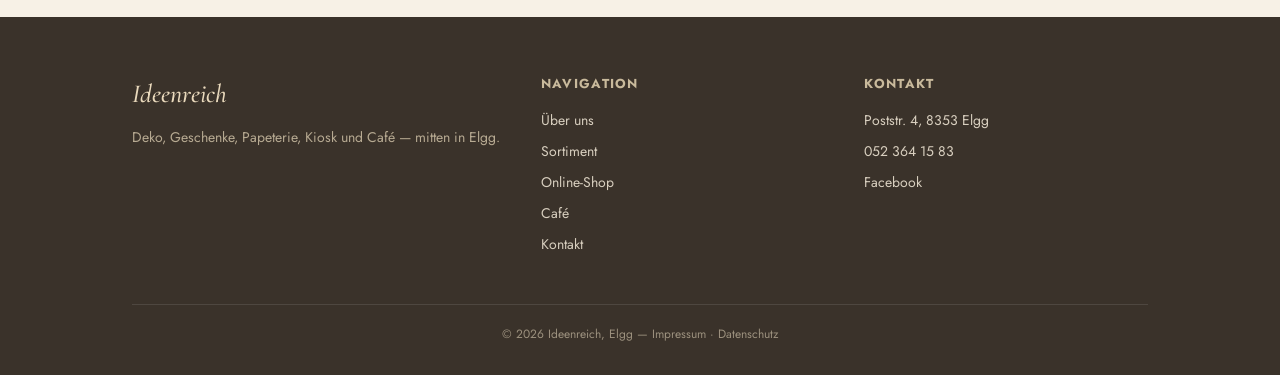
==== commit 88dab6b2: "Fix punctuation in testimonial quote" ====
--- a/shop.html
+++ b/shop.html
@@ -232,7 +232,7 @@
       <div class="testimonial-grid">
         <div class="testimonial-card">
           <div class="testimonial-stars">★★★★★</div>
-          <p class="testimonial-quote">„Ein sehr schöner Laden, bei dem man bereits von Aussen verzaubert wird. Wunderschöne Deko und sogar einen Kaffee kann man geniessen!.“</p>
+          <p class="testimonial-quote">„Ein sehr schöner Laden, bei dem man bereits von Aussen verzaubert wird. Wunderschöne Deko und sogar einen Kaffee kann man geniessen!“</p>
           <p class="testimonial-author">– M.W., Google Rezension 2021 </p>
         </div>
         <div class="testimonial-card">
